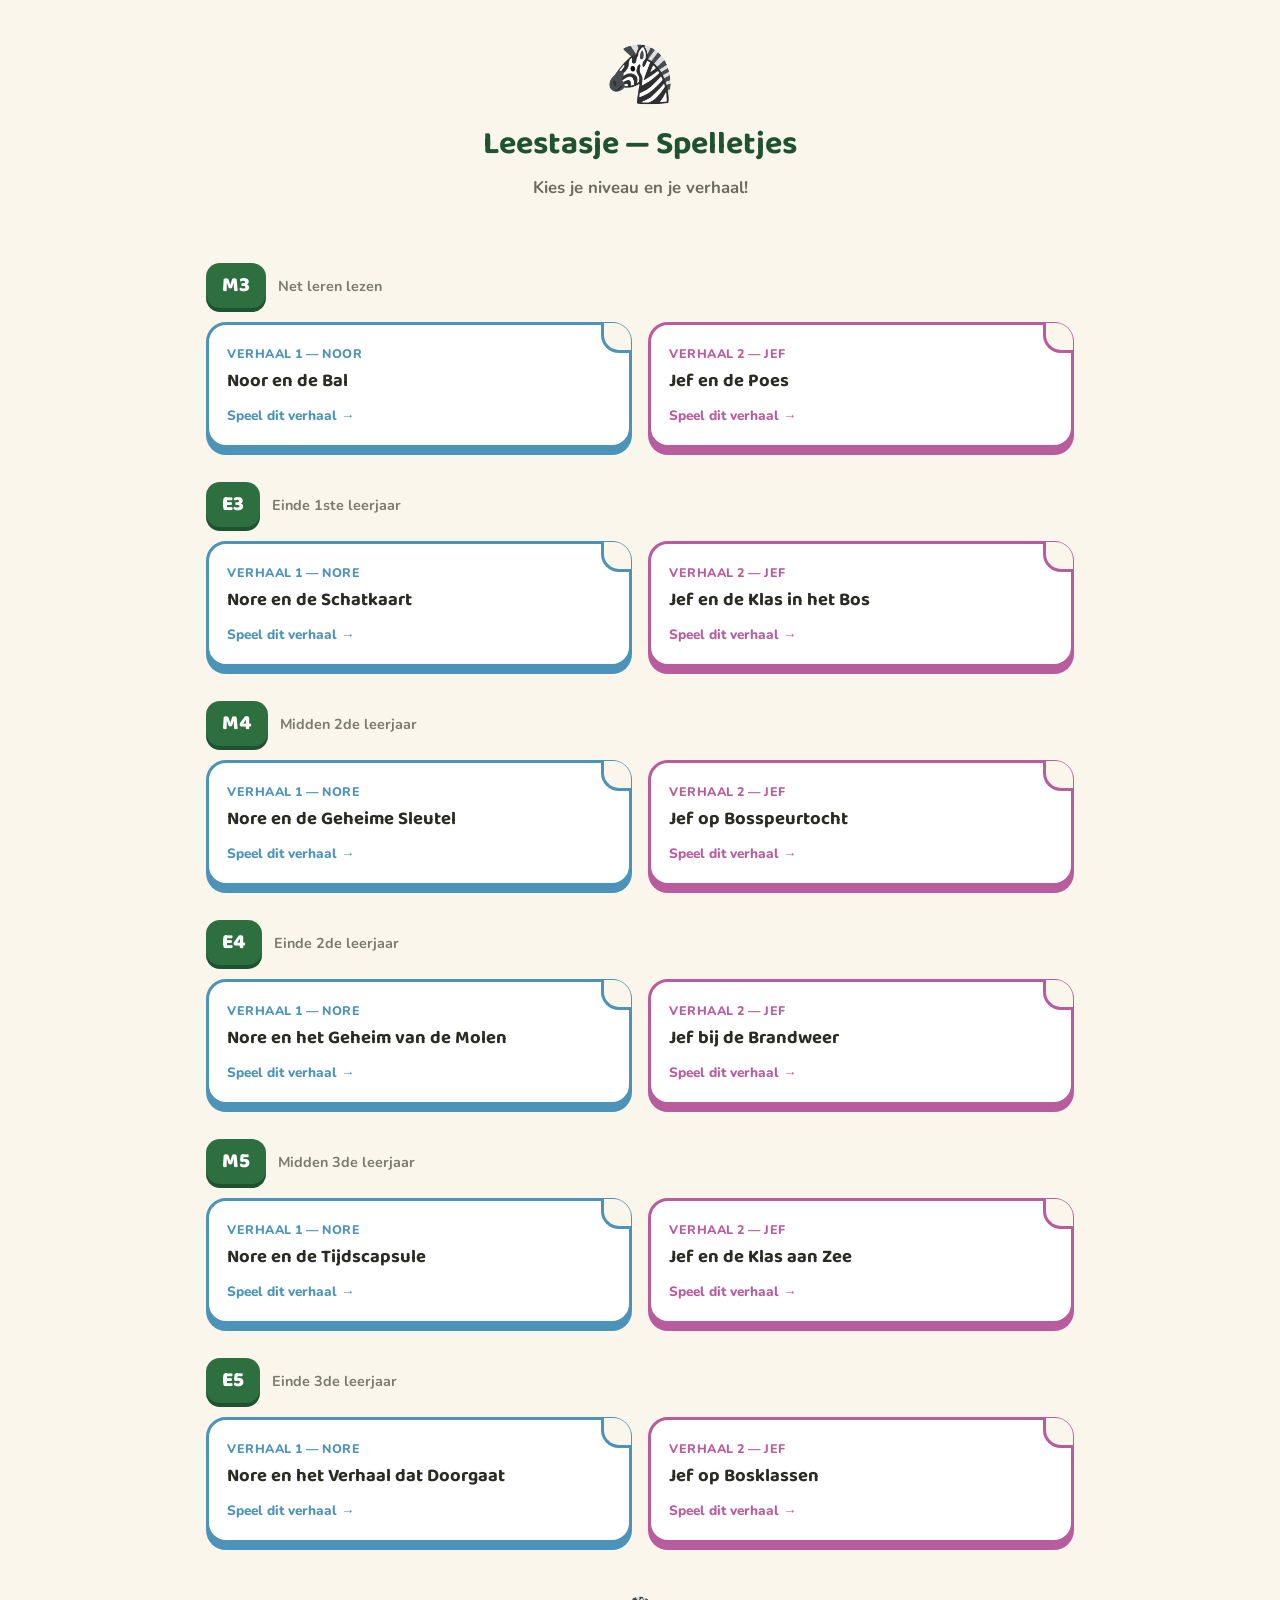
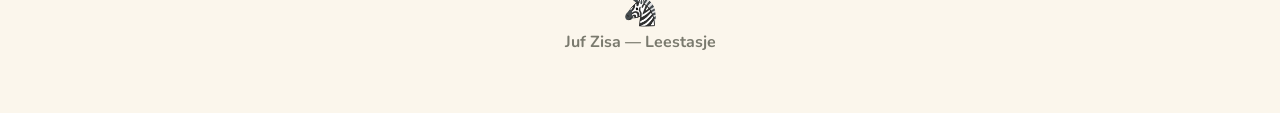
==== index.html @ f37a1c59 "Initial commit" ====
<!DOCTYPE html>
<html lang="nl">
<head>
<meta charset="UTF-8">
<meta name="viewport" content="width=device-width, initial-scale=1.0">
<title>Leestasje — Spelletjes</title>
<link rel="preconnect" href="https://fonts.googleapis.com">
<link href="https://fonts.googleapis.com/css2?family=Baloo+2:wght@500;700;800&family=Nunito:wght@500;700;800&display=swap" rel="stylesheet">
<style>
  :root{
    --cream:#FBF6EC;
    --cream-deep:#F3E9D4;
    --ink:#2B2B26;
    --green:#2E6F40;
    --green-deep:#1F5230;
    --gold-deep:#B36B00;
    --card-shadow: 0 6px 0 rgba(43,43,38,0.12);
  }
  *{box-sizing:border-box;}
  html,body{margin:0;padding:0;}
  body{
    background:var(--cream);
    font-family:'Nunito',sans-serif;
    color:var(--ink);
    min-height:100vh;
  }
  h1,h2,h3{font-family:'Baloo 2',sans-serif;}

  .hero{
    text-align:center;
    padding:36px 16px 20px;
  }
  .hero .mascot{font-size:56px; display:block; margin-bottom:6px;}
  .hero h1{font-size:2rem; color:var(--green-deep); margin:0 0 6px;}
  .hero p{margin:0; color:#6b6a5f; font-weight:700; font-size:1.05rem;}

  .wrap{max-width:900px; margin:0 auto; padding:10px 16px 60px;}

  .level-section{margin-top:34px;}
  .level-header{
    display:flex; align-items:center; gap:12px;
    margin-bottom:14px;
  }
  .level-badge{
    font-family:'Baloo 2',sans-serif; font-weight:800; font-size:1.3rem;
    background:var(--green); color:#fff;
    border-radius:14px; padding:6px 16px;
    box-shadow:0 4px 0 var(--green-deep);
  }
  .level-desc{color:#7a7a6e; font-weight:700; font-size:.9rem;}

  .story-grid{
    display:grid; grid-template-columns:1fr 1fr; gap:16px;
  }
  @media (max-width:560px){ .story-grid{grid-template-columns:1fr;} }

  .story-card{
    display:block;
    position:relative;
    background:#fff;
    border-radius:20px;
    padding:20px 18px;
    text-decoration:none;
    color:var(--ink);
    border:3px solid var(--accent);
    box-shadow:0 7px 0 var(--accent);
    transition:transform .12s ease;
  }
  .story-card:active{transform:translateY(6px); box-shadow:0 1px 0 var(--accent);}
  .story-card .peel{
    position:absolute; top:-2px; right:-2px;
    width:30px; height:30px;
    background:var(--cream);
    border-left:3px solid var(--accent);
    border-bottom:3px solid var(--accent);
    border-radius:0 18px 0 18px;
  }
  .story-card.nore{--accent:#4B93B8;}
  .story-card.jef{--accent:#B85C9E;}

  .story-card .who{
    font-weight:800; font-size:.78rem; letter-spacing:.5px;
    color:var(--accent); text-transform:uppercase; margin-bottom:4px;
  }
  .story-card h3{margin:0 0 6px; font-size:1.15rem;}
  .story-card .go{
    font-weight:800; font-size:.85rem; color:var(--accent);
    margin-top:10px;
  }

  .footer{
    text-align:center; margin-top:50px; color:#7a7a6e; font-weight:700;
  }
  .footer .mascot{font-size:28px;}
</style>
</head>
<body>

<div class="hero">
  <span class="mascot">🦓</span>
  <h1>Leestasje — Spelletjes</h1>
  <p>Kies je niveau en je verhaal!</p>
</div>

<div class="wrap">

  <div class="level-section">
    <div class="level-header">
      <span class="level-badge">M3</span>
      <span class="level-desc">Net leren lezen</span>
    </div>
    <div class="story-grid">
      <a class="story-card nore" href="spelletjes_noor_en_de_bal_M3.html">
        <div class="peel"></div>
        <div class="who">Verhaal 1 — Noor</div>
        <h3>Noor en de Bal</h3>
        <div class="go">Speel dit verhaal →</div>
      </a>
      <a class="story-card jef" href="spelletjes_jef_en_de_poes_M3.html">
        <div class="peel"></div>
        <div class="who">Verhaal 2 — Jef</div>
        <h3>Jef en de Poes</h3>
        <div class="go">Speel dit verhaal →</div>
      </a>
    </div>
  </div>

  <div class="level-section">
    <div class="level-header">
      <span class="level-badge">E3</span>
      <span class="level-desc">Einde 1ste leerjaar</span>
    </div>
    <div class="story-grid">
      <a class="story-card nore" href="spelletjes_nore_en_de_schatkaart_E3.html">
        <div class="peel"></div>
        <div class="who">Verhaal 1 — Nore</div>
        <h3>Nore en de Schatkaart</h3>
        <div class="go">Speel dit verhaal →</div>
      </a>
      <a class="story-card jef" href="spelletjes_jef_en_het_bos_E3.html">
        <div class="peel"></div>
        <div class="who">Verhaal 2 — Jef</div>
        <h3>Jef en de Klas in het Bos</h3>
        <div class="go">Speel dit verhaal →</div>
      </a>
    </div>
  </div>

  <div class="level-section">
    <div class="level-header">
      <span class="level-badge">M4</span>
      <span class="level-desc">Midden 2de leerjaar</span>
    </div>
    <div class="story-grid">
      <a class="story-card nore" href="spelletjes_nore_en_de_geheime_sleutel_M4.html">
        <div class="peel"></div>
        <div class="who">Verhaal 1 — Nore</div>
        <h3>Nore en de Geheime Sleutel</h3>
        <div class="go">Speel dit verhaal →</div>
      </a>
      <a class="story-card jef" href="spelletjes_jef_op_bosspeurtocht_M4.html">
        <div class="peel"></div>
        <div class="who">Verhaal 2 — Jef</div>
        <h3>Jef op Bosspeurtocht</h3>
        <div class="go">Speel dit verhaal →</div>
      </a>
    </div>
  </div>

  <div class="level-section">
    <div class="level-header">
      <span class="level-badge">E4</span>
      <span class="level-desc">Einde 2de leerjaar</span>
    </div>
    <div class="story-grid">
      <a class="story-card nore" href="spelletjes_nore_en_het_geheim_van_de_molen_E4.html">
        <div class="peel"></div>
        <div class="who">Verhaal 1 — Nore</div>
        <h3>Nore en het Geheim van de Molen</h3>
        <div class="go">Speel dit verhaal →</div>
      </a>
      <a class="story-card jef" href="spelletjes_jef_bij_de_brandweer_E4.html">
        <div class="peel"></div>
        <div class="who">Verhaal 2 — Jef</div>
        <h3>Jef bij de Brandweer</h3>
        <div class="go">Speel dit verhaal →</div>
      </a>
    </div>
  </div>

  <div class="level-section">
    <div class="level-header">
      <span class="level-badge">M5</span>
      <span class="level-desc">Midden 3de leerjaar</span>
    </div>
    <div class="story-grid">
      <a class="story-card nore" href="spelletjes_nore_en_de_tijdscapsule_M5.html">
        <div class="peel"></div>
        <div class="who">Verhaal 1 — Nore</div>
        <h3>Nore en de Tijdscapsule</h3>
        <div class="go">Speel dit verhaal →</div>
      </a>
      <a class="story-card jef" href="spelletjes_jef_en_de_klas_aan_zee_M5.html">
        <div class="peel"></div>
        <div class="who">Verhaal 2 — Jef</div>
        <h3>Jef en de Klas aan Zee</h3>
        <div class="go">Speel dit verhaal →</div>
      </a>
    </div>
  </div>

  <div class="level-section">
    <div class="level-header">
      <span class="level-badge">E5</span>
      <span class="level-desc">Einde 3de leerjaar</span>
    </div>
    <div class="story-grid">
      <a class="story-card nore" href="spelletjes_nore_het_verhaal_dat_doorgaat_E5.html">
        <div class="peel"></div>
        <div class="who">Verhaal 1 — Nore</div>
        <h3>Nore en het Verhaal dat Doorgaat</h3>
        <div class="go">Speel dit verhaal →</div>
      </a>
      <a class="story-card jef" href="spelletjes_jef_op_bosklassen_E5.html">
        <div class="peel"></div>
        <div class="who">Verhaal 2 — Jef</div>
        <h3>Jef op Bosklassen</h3>
        <div class="go">Speel dit verhaal →</div>
      </a>
    </div>
  </div>

  <div class="footer">
    <span class="mascot">🦓</span><br>
    Juf Zisa — Leestasje
  </div>

</div>
</body>
</html>
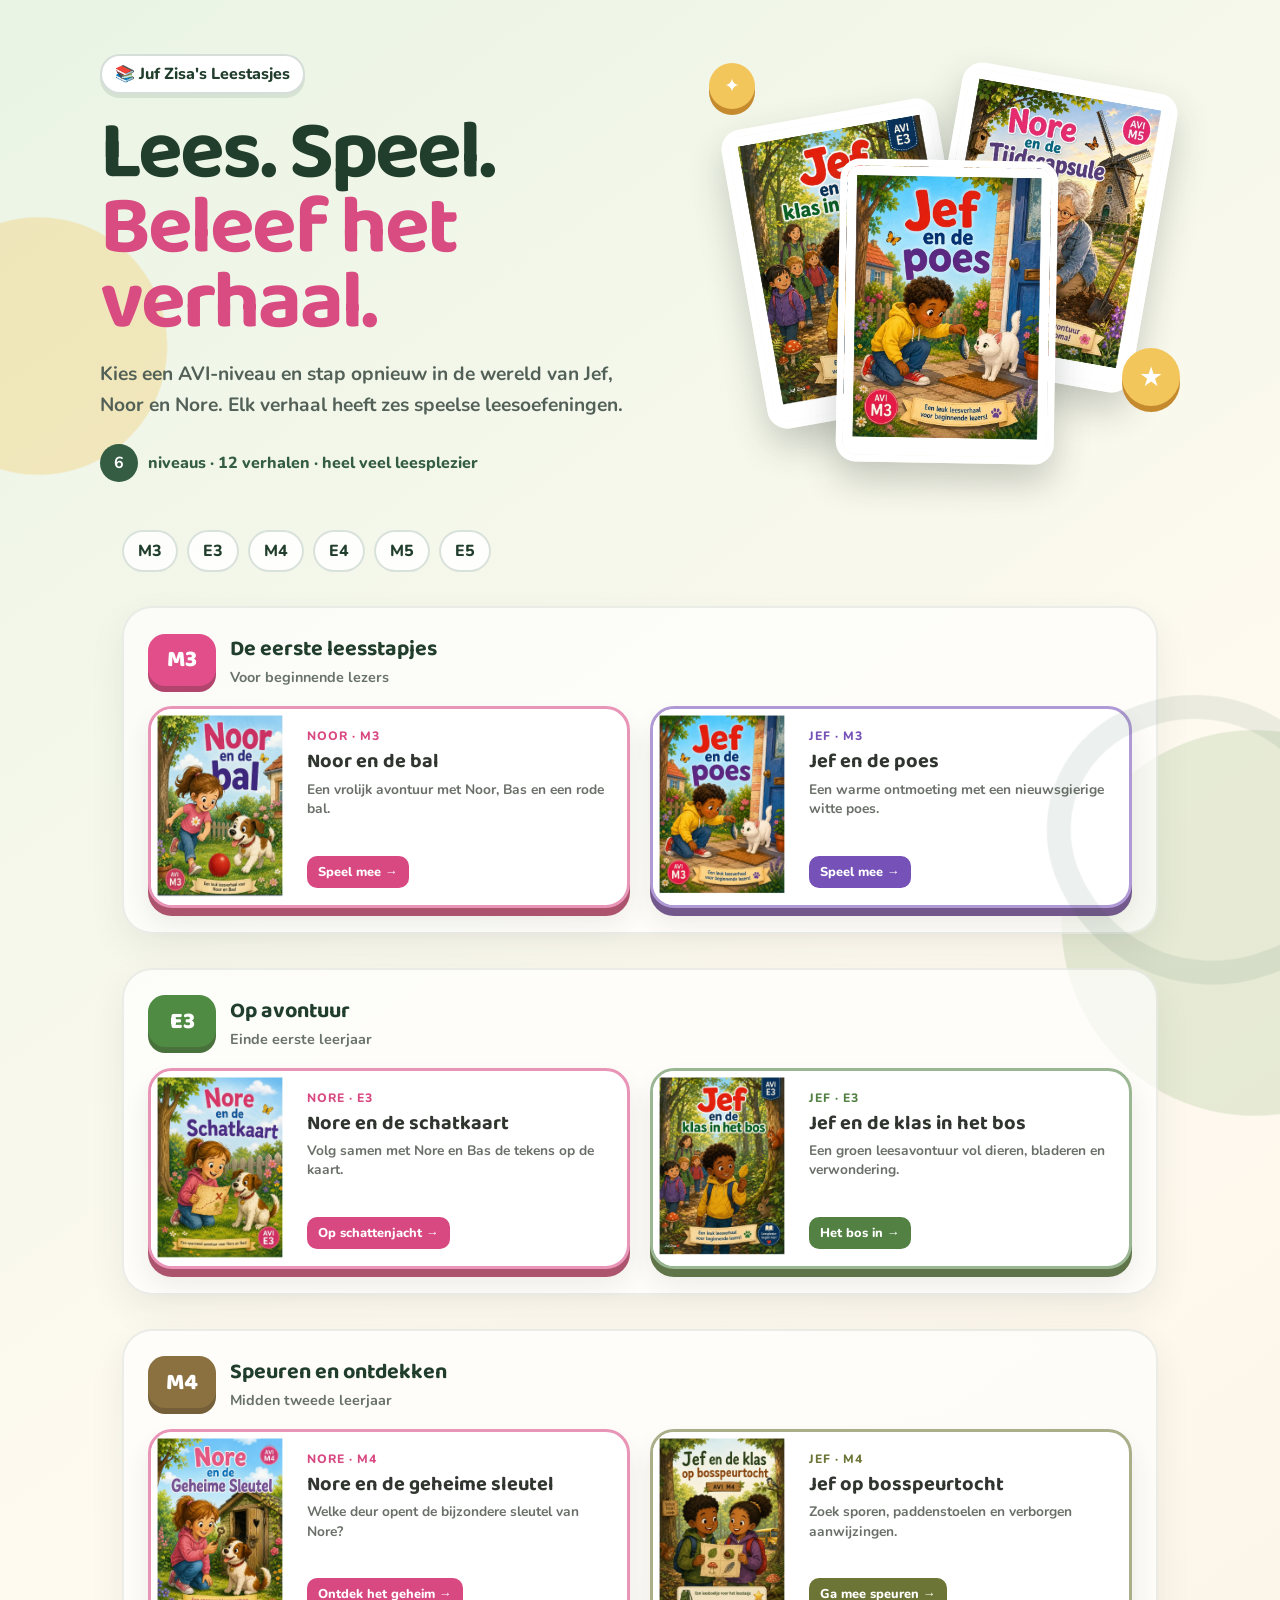
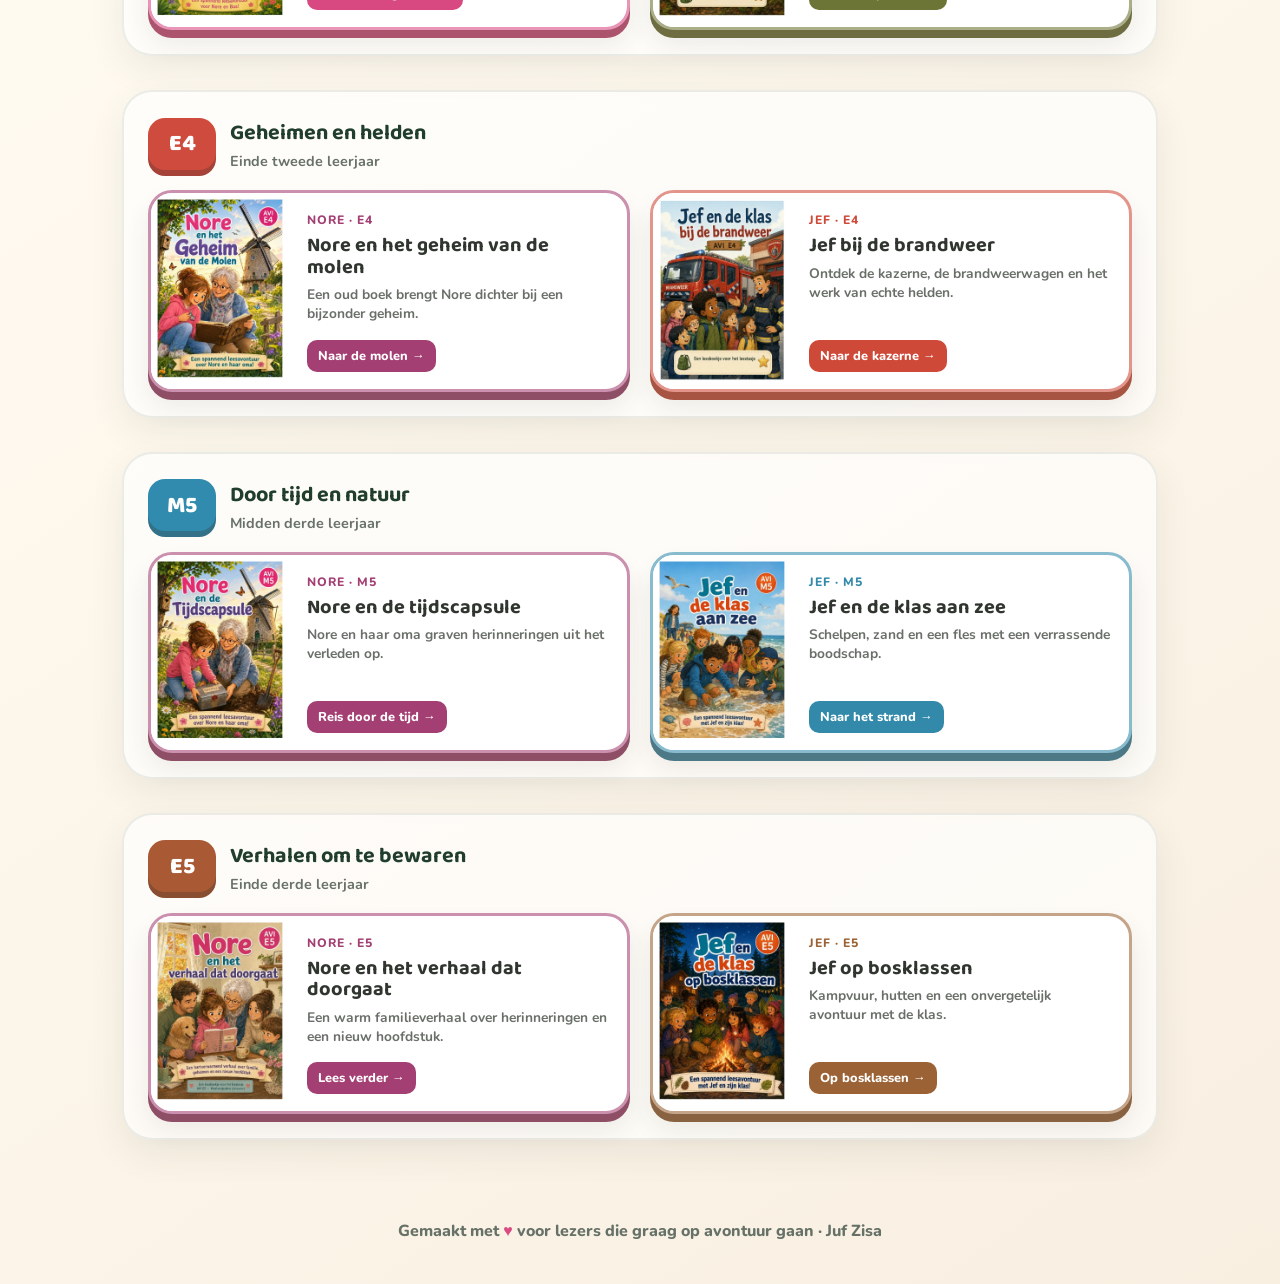
==== commit 1cf5650e: "Update index.html" ====
--- a/index.html
+++ b/index.html
@@ -3,238 +3,358 @@
 <head>
 <meta charset="UTF-8">
 <meta name="viewport" content="width=device-width, initial-scale=1.0">
-<title>Leestasje — Spelletjes</title>
+<meta name="theme-color" content="#345d43">
+<title>Leestasje - Spelletjes bij de verhalen</title>
 <link rel="preconnect" href="https://fonts.googleapis.com">
 <link href="https://fonts.googleapis.com/css2?family=Baloo+2:wght@500;700;800&family=Nunito:wght@500;700;800&display=swap" rel="stylesheet">
 <style>
   :root{
-    --cream:#FBF6EC;
-    --cream-deep:#F3E9D4;
-    --ink:#2B2B26;
-    --green:#2E6F40;
-    --green-deep:#1F5230;
-    --gold-deep:#B36B00;
-    --card-shadow: 0 6px 0 rgba(43,43,38,0.12);
+    --paper:#fffaf0;
+    --ink:#28332b;
+    --forest:#345d43;
+    --forest-dark:#213e2c;
+    --leaf:#79a85f;
+    --sun:#f3c65c;
+    --pink:#d94c82;
+    --blue:#4b98b9;
   }
   *{box-sizing:border-box;}
-  html,body{margin:0;padding:0;}
+  html{scroll-behavior:smooth;}
   body{
-    background:var(--cream);
+    margin:0;
+    min-height:100vh;
+    color:var(--ink);
     font-family:'Nunito',sans-serif;
-    color:var(--ink);
-    min-height:100vh;
+    background:
+      radial-gradient(circle at 3% 12%,rgba(243,198,92,.32) 0 8rem,transparent 8.1rem),
+      radial-gradient(circle at 98% 32%,rgba(121,168,95,.18) 0 12rem,transparent 12.1rem),
+      linear-gradient(145deg,#e9f4e5 0,#fffaf0 43%,#f8efe1 100%);
+  }
+  body::before{
+    content:"";
+    position:fixed;
+    inset:auto -70px -90px auto;
+    width:250px;
+    height:250px;
+    border:24px solid rgba(52,93,67,.09);
+    border-radius:45% 55% 42% 58%;
+    transform:rotate(-20deg);
+    pointer-events:none;
   }
   h1,h2,h3{font-family:'Baloo 2',sans-serif;}
-
   .hero{
-    text-align:center;
-    padding:36px 16px 20px;
-  }
-  .hero .mascot{font-size:56px; display:block; margin-bottom:6px;}
-  .hero h1{font-size:2rem; color:var(--green-deep); margin:0 0 6px;}
-  .hero p{margin:0; color:#6b6a5f; font-weight:700; font-size:1.05rem;}
-
-  .wrap{max-width:900px; margin:0 auto; padding:10px 16px 60px;}
-
-  .level-section{margin-top:34px;}
+    position:relative;
+    overflow:hidden;
+    padding:54px 22px 48px;
+  }
+  .hero-inner{
+    max-width:1080px;
+    margin:auto;
+    display:grid;
+    grid-template-columns:minmax(0,1.08fr) minmax(340px,.92fr);
+    align-items:center;
+    gap:48px;
+  }
+  .eyebrow{
+    display:inline-flex;
+    align-items:center;
+    gap:8px;
+    background:#fff;
+    color:var(--forest-dark);
+    border:2px solid rgba(52,93,67,.2);
+    border-radius:999px;
+    padding:7px 13px;
+    font-weight:800;
+    box-shadow:0 4px 0 rgba(52,93,67,.12);
+  }
+  h1{
+    font-size:clamp(2.65rem,7vw,5.15rem);
+    line-height:.91;
+    color:var(--forest-dark);
+    margin:22px 0 18px;
+    letter-spacing:-.035em;
+  }
+  h1 span{color:var(--pink);}
+  .intro{
+    max-width:610px;
+    margin:0;
+    color:#526057;
+    font-size:clamp(1rem,2.2vw,1.2rem);
+    font-weight:700;
+    line-height:1.6;
+  }
+  .hero-note{
+    display:flex;
+    gap:10px;
+    align-items:center;
+    margin-top:24px;
+    font-weight:800;
+    color:var(--forest);
+  }
+  .hero-note b{
+    display:grid;
+    place-items:center;
+    width:38px;
+    height:38px;
+    border-radius:50%;
+    color:#fff;
+    background:var(--forest);
+  }
+  .book-stack{
+    position:relative;
+    min-height:420px;
+  }
+  .book-stack img{
+    position:absolute;
+    width:218px;
+    aspect-ratio:.72;
+    object-fit:cover;
+    object-position:top;
+    border:7px solid #fff;
+    border-radius:20px;
+    box-shadow:0 18px 36px rgba(36,51,40,.24);
+  }
+  .book-stack img:nth-child(1){left:8%;top:54px;transform:rotate(-10deg);}
+  .book-stack img:nth-child(2){right:5%;top:18px;transform:rotate(10deg);}
+  .book-stack img:nth-child(3){left:28%;top:102px;transform:rotate(1deg);z-index:2;}
+  .spark{
+    position:absolute;
+    display:grid;
+    place-items:center;
+    border-radius:50%;
+    background:var(--sun);
+    color:#fff;
+    font-size:1.7rem;
+    box-shadow:0 6px 0 #c48a2d;
+    z-index:3;
+  }
+  .spark.one{width:58px;height:58px;right:0;bottom:72px;}
+  .spark.two{width:46px;height:46px;left:4px;top:5px;font-size:1.2rem;}
+  .level-nav{
+    max-width:1080px;
+    margin:0 auto 28px;
+    padding:0 22px;
+    display:flex;
+    flex-wrap:wrap;
+    gap:9px;
+  }
+  .level-nav a{
+    text-decoration:none;
+    color:var(--forest-dark);
+    background:rgba(255,255,255,.86);
+    border:2px solid rgba(52,93,67,.18);
+    padding:8px 14px;
+    border-radius:999px;
+    font-weight:800;
+  }
+  .level-nav a:hover,.level-nav a:focus-visible{background:var(--forest);color:#fff;}
+  main{max-width:1080px;margin:auto;padding:0 22px 70px;}
+  .level-section{
+    margin-top:34px;
+    padding:24px;
+    border-radius:30px;
+    background:rgba(255,255,255,.66);
+    border:2px solid rgba(72,89,68,.1);
+    box-shadow:0 14px 35px rgba(56,65,48,.08);
+  }
   .level-header{
-    display:flex; align-items:center; gap:12px;
-    margin-bottom:14px;
+    display:flex;
+    align-items:center;
+    gap:14px;
+    margin-bottom:19px;
   }
   .level-badge{
-    font-family:'Baloo 2',sans-serif; font-weight:800; font-size:1.3rem;
-    background:var(--green); color:#fff;
-    border-radius:14px; padding:6px 16px;
-    box-shadow:0 4px 0 var(--green-deep);
-  }
-  .level-desc{color:#7a7a6e; font-weight:700; font-size:.9rem;}
-
-  .story-grid{
-    display:grid; grid-template-columns:1fr 1fr; gap:16px;
-  }
-  @media (max-width:560px){ .story-grid{grid-template-columns:1fr;} }
-
+    display:grid;
+    place-items:center;
+    min-width:68px;
+    height:52px;
+    padding:0 16px;
+    border-radius:17px;
+    color:#fff;
+    background:var(--level);
+    box-shadow:0 6px 0 color-mix(in srgb,var(--level) 72%,#382f27);
+    font:800 1.45rem 'Baloo 2',sans-serif;
+  }
+  .level-header h2{margin:0;color:var(--forest-dark);font-size:1.35rem;}
+  .level-header p{margin:1px 0 0;color:#687268;font-weight:700;font-size:.9rem;}
+  .story-grid{display:grid;grid-template-columns:1fr 1fr;gap:20px;}
   .story-card{
-    display:block;
-    position:relative;
-    background:#fff;
-    border-radius:20px;
-    padding:20px 18px;
+    --accent:var(--forest);
+    display:grid;
+    grid-template-columns:138px 1fr;
+    min-height:190px;
+    overflow:hidden;
     text-decoration:none;
     color:var(--ink);
-    border:3px solid var(--accent);
-    box-shadow:0 7px 0 var(--accent);
-    transition:transform .12s ease;
-  }
-  .story-card:active{transform:translateY(6px); box-shadow:0 1px 0 var(--accent);}
-  .story-card .peel{
-    position:absolute; top:-2px; right:-2px;
-    width:30px; height:30px;
-    background:var(--cream);
-    border-left:3px solid var(--accent);
-    border-bottom:3px solid var(--accent);
-    border-radius:0 18px 0 18px;
-  }
-  .story-card.nore{--accent:#4B93B8;}
-  .story-card.jef{--accent:#B85C9E;}
-
-  .story-card .who{
-    font-weight:800; font-size:.78rem; letter-spacing:.5px;
-    color:var(--accent); text-transform:uppercase; margin-bottom:4px;
-  }
-  .story-card h3{margin:0 0 6px; font-size:1.15rem;}
-  .story-card .go{
-    font-weight:800; font-size:.85rem; color:var(--accent);
-    margin-top:10px;
-  }
-
-  .footer{
-    text-align:center; margin-top:50px; color:#7a7a6e; font-weight:700;
-  }
-  .footer .mascot{font-size:28px;}
+    border-radius:24px;
+    border:3px solid color-mix(in srgb,var(--accent) 58%,#fff);
+    background:#fff;
+    box-shadow:0 8px 0 color-mix(in srgb,var(--accent) 58%,#6f6251),0 15px 26px rgba(50,55,43,.09);
+    transition:transform .18s ease,box-shadow .18s ease;
+  }
+  .story-card:hover,.story-card:focus-visible{
+    transform:translateY(-5px) rotate(-.3deg);
+    box-shadow:0 13px 0 color-mix(in srgb,var(--accent) 58%,#6f6251),0 22px 34px rgba(50,55,43,.14);
+    outline:none;
+  }
+  .story-card img{
+    width:100%;
+    height:100%;
+    min-height:190px;
+    object-fit:cover;
+    object-position:top;
+  }
+  .story-info{padding:19px 18px 17px;display:flex;flex-direction:column;align-items:flex-start;}
+  .who{
+    color:var(--accent);
+    text-transform:uppercase;
+    letter-spacing:.08em;
+    font-size:.76rem;
+    font-weight:800;
+  }
+  .story-card h3{font-size:1.25rem;line-height:1.07;margin:7px 0;color:#30362f;}
+  .story-card p{font-size:.86rem;line-height:1.4;color:#6a7069;margin:0 0 12px;font-weight:700;}
+  .go{
+    margin-top:auto;
+    color:#fff;
+    background:var(--accent);
+    padding:7px 11px;
+    border-radius:10px;
+    font-size:.8rem;
+    font-weight:800;
+  }
+  .pink{--accent:#d84982}.purple{--accent:#7651b7}.green{--accent:#538144}
+  .olive{--accent:#6d7536}.red{--accent:#cf4939}.blue{--accent:#3289aa}
+  .brown{--accent:#9b6335}.plum{--accent:#a43f73}
+  footer{text-align:center;padding:10px 20px 42px;color:#667168;font-weight:800;}
+  footer span{color:var(--pink);}
+  @media(max-width:840px){
+    .hero-inner{grid-template-columns:1fr;}
+    .book-stack{min-height:350px;max-width:500px;width:100%;margin:auto;}
+    .book-stack img{width:185px;}
+    .story-card{grid-template-columns:115px 1fr;}
+  }
+  @media(max-width:620px){
+    .hero{padding-top:30px;}
+    .book-stack{min-height:290px;}
+    .book-stack img{width:145px;border-width:5px;border-radius:14px;}
+    .story-grid{grid-template-columns:1fr;}
+    .level-section{padding:17px;border-radius:23px;}
+    .story-card{grid-template-columns:112px 1fr;min-height:170px;}
+    .story-card img{min-height:170px;}
+    .story-info{padding:15px 14px;}
+  }
 </style>
 </head>
 <body>
-
-<div class="hero">
-  <span class="mascot">🦓</span>
-  <h1>Leestasje — Spelletjes</h1>
-  <p>Kies je niveau en je verhaal!</p>
-</div>
-
-<div class="wrap">
-
-  <div class="level-section">
-    <div class="level-header">
-      <span class="level-badge">M3</span>
-      <span class="level-desc">Net leren lezen</span>
-    </div>
-    <div class="story-grid">
-      <a class="story-card nore" href="spelletjes_noor_en_de_bal_M3.html">
-        <div class="peel"></div>
-        <div class="who">Verhaal 1 — Noor</div>
-        <h3>Noor en de Bal</h3>
-        <div class="go">Speel dit verhaal →</div>
-      </a>
-      <a class="story-card jef" href="spelletjes_jef_en_de_poes_M3.html">
-        <div class="peel"></div>
-        <div class="who">Verhaal 2 — Jef</div>
-        <h3>Jef en de Poes</h3>
-        <div class="go">Speel dit verhaal →</div>
-      </a>
+<header class="hero">
+  <div class="hero-inner">
+    <div>
+      <span class="eyebrow">📚 Juf Zisa's Leestasjes</span>
+      <h1>Lees. Speel.<br><span>Beleef het verhaal.</span></h1>
+      <p class="intro">Kies een AVI-niveau en stap opnieuw in de wereld van Jef, Noor en Nore. Elk verhaal heeft zes speelse leesoefeningen.</p>
+      <div class="hero-note"><b>6</b> niveaus · 12 verhalen · heel veel leesplezier</div>
+    </div>
+    <div class="book-stack" aria-label="Een greep uit de verhalen">
+      <img src="assets/covers/Jef_en_de_klas_in_het_bos.webp" alt="Omslag Jef en de klas in het bos">
+      <img src="assets/covers/Nore_en_de_tijdscapsule.webp" alt="Omslag Nore en de tijdscapsule">
+      <img src="assets/covers/Jef_en_de_poes.webp" alt="Omslag Jef en de poes">
+      <span class="spark one">★</span><span class="spark two">✦</span>
     </div>
   </div>
-
-  <div class="level-section">
-    <div class="level-header">
-      <span class="level-badge">E3</span>
-      <span class="level-desc">Einde 1ste leerjaar</span>
-    </div>
-    <div class="story-grid">
-      <a class="story-card nore" href="spelletjes_nore_en_de_schatkaart_E3.html">
-        <div class="peel"></div>
-        <div class="who">Verhaal 1 — Nore</div>
-        <h3>Nore en de Schatkaart</h3>
-        <div class="go">Speel dit verhaal →</div>
-      </a>
-      <a class="story-card jef" href="spelletjes_jef_en_het_bos_E3.html">
-        <div class="peel"></div>
-        <div class="who">Verhaal 2 — Jef</div>
-        <h3>Jef en de Klas in het Bos</h3>
-        <div class="go">Speel dit verhaal →</div>
-      </a>
-    </div>
-  </div>
-
-  <div class="level-section">
-    <div class="level-header">
-      <span class="level-badge">M4</span>
-      <span class="level-desc">Midden 2de leerjaar</span>
-    </div>
-    <div class="story-grid">
-      <a class="story-card nore" href="spelletjes_nore_en_de_geheime_sleutel_M4.html">
-        <div class="peel"></div>
-        <div class="who">Verhaal 1 — Nore</div>
-        <h3>Nore en de Geheime Sleutel</h3>
-        <div class="go">Speel dit verhaal →</div>
-      </a>
-      <a class="story-card jef" href="spelletjes_jef_op_bosspeurtocht_M4.html">
-        <div class="peel"></div>
-        <div class="who">Verhaal 2 — Jef</div>
-        <h3>Jef op Bosspeurtocht</h3>
-        <div class="go">Speel dit verhaal →</div>
-      </a>
-    </div>
-  </div>
-
-  <div class="level-section">
-    <div class="level-header">
-      <span class="level-badge">E4</span>
-      <span class="level-desc">Einde 2de leerjaar</span>
-    </div>
-    <div class="story-grid">
-      <a class="story-card nore" href="spelletjes_nore_en_het_geheim_van_de_molen_E4.html">
-        <div class="peel"></div>
-        <div class="who">Verhaal 1 — Nore</div>
-        <h3>Nore en het Geheim van de Molen</h3>
-        <div class="go">Speel dit verhaal →</div>
-      </a>
-      <a class="story-card jef" href="spelletjes_jef_bij_de_brandweer_E4.html">
-        <div class="peel"></div>
-        <div class="who">Verhaal 2 — Jef</div>
-        <h3>Jef bij de Brandweer</h3>
-        <div class="go">Speel dit verhaal →</div>
-      </a>
-    </div>
-  </div>
-
-  <div class="level-section">
-    <div class="level-header">
-      <span class="level-badge">M5</span>
-      <span class="level-desc">Midden 3de leerjaar</span>
-    </div>
-    <div class="story-grid">
-      <a class="story-card nore" href="spelletjes_nore_en_de_tijdscapsule_M5.html">
-        <div class="peel"></div>
-        <div class="who">Verhaal 1 — Nore</div>
-        <h3>Nore en de Tijdscapsule</h3>
-        <div class="go">Speel dit verhaal →</div>
-      </a>
-      <a class="story-card jef" href="spelletjes_jef_en_de_klas_aan_zee_M5.html">
-        <div class="peel"></div>
-        <div class="who">Verhaal 2 — Jef</div>
-        <h3>Jef en de Klas aan Zee</h3>
-        <div class="go">Speel dit verhaal →</div>
-      </a>
-    </div>
-  </div>
-
-  <div class="level-section">
-    <div class="level-header">
-      <span class="level-badge">E5</span>
-      <span class="level-desc">Einde 3de leerjaar</span>
-    </div>
-    <div class="story-grid">
-      <a class="story-card nore" href="spelletjes_nore_het_verhaal_dat_doorgaat_E5.html">
-        <div class="peel"></div>
-        <div class="who">Verhaal 1 — Nore</div>
-        <h3>Nore en het Verhaal dat Doorgaat</h3>
-        <div class="go">Speel dit verhaal →</div>
-      </a>
-      <a class="story-card jef" href="spelletjes_jef_op_bosklassen_E5.html">
-        <div class="peel"></div>
-        <div class="who">Verhaal 2 — Jef</div>
-        <h3>Jef op Bosklassen</h3>
-        <div class="go">Speel dit verhaal →</div>
-      </a>
-    </div>
-  </div>
-
-  <div class="footer">
-    <span class="mascot">🦓</span><br>
-    Juf Zisa — Leestasje
-  </div>
-
-</div>
+</header>
+
+<nav class="level-nav" aria-label="Kies snel een AVI-niveau">
+  <a href="#m3">M3</a><a href="#e3">E3</a><a href="#m4">M4</a>
+  <a href="#e4">E4</a><a href="#m5">M5</a><a href="#e5">E5</a>
+</nav>
+
+<main>
+  <section class="level-section" id="m3" style="--level:#e14e89">
+    <div class="level-header"><span class="level-badge">M3</span><div><h2>De eerste leesstapjes</h2><p>Voor beginnende lezers</p></div></div>
+    <div class="story-grid">
+      <a class="story-card pink" href="spelletjes_noor_en_de_bal_M3.html">
+        <img src="assets/covers/Noor_en_de_bal.webp" alt="">
+        <div class="story-info"><span class="who">Noor · M3</span><h3>Noor en de bal</h3><p>Een vrolijk avontuur met Noor, Bas en een rode bal.</p><span class="go">Speel mee →</span></div>
+      </a>
+      <a class="story-card purple" href="spelletjes_jef_en_de_poes_M3.html">
+        <img src="assets/covers/Jef_en_de_poes.webp" alt="">
+        <div class="story-info"><span class="who">Jef · M3</span><h3>Jef en de poes</h3><p>Een warme ontmoeting met een nieuwsgierige witte poes.</p><span class="go">Speel mee →</span></div>
+      </a>
+    </div>
+  </section>
+
+  <section class="level-section" id="e3" style="--level:#4f8b43">
+    <div class="level-header"><span class="level-badge">E3</span><div><h2>Op avontuur</h2><p>Einde eerste leerjaar</p></div></div>
+    <div class="story-grid">
+      <a class="story-card pink" href="spelletjes_nore_en_de_schatkaart_E3.html">
+        <img src="assets/covers/Nore_en__de_schatkaart.webp" alt="">
+        <div class="story-info"><span class="who">Nore · E3</span><h3>Nore en de schatkaart</h3><p>Volg samen met Nore en Bas de tekens op de kaart.</p><span class="go">Op schattenjacht →</span></div>
+      </a>
+      <a class="story-card green" href="spelletjes_jef_en_het_bos_E3.html">
+        <img src="assets/covers/Jef_en_de_klas_in_het_bos.webp" alt="">
+        <div class="story-info"><span class="who">Jef · E3</span><h3>Jef en de klas in het bos</h3><p>Een groen leesavontuur vol dieren, bladeren en verwondering.</p><span class="go">Het bos in →</span></div>
+      </a>
+    </div>
+  </section>
+
+  <section class="level-section" id="m4" style="--level:#8b7140">
+    <div class="level-header"><span class="level-badge">M4</span><div><h2>Speuren en ontdekken</h2><p>Midden tweede leerjaar</p></div></div>
+    <div class="story-grid">
+      <a class="story-card pink" href="spelletjes_nore_en_de_geheime_sleutel_M4.html">
+        <img src="assets/covers/Nore_en_de_geheime_sleutel.webp" alt="">
+        <div class="story-info"><span class="who">Nore · M4</span><h3>Nore en de geheime sleutel</h3><p>Welke deur opent de bijzondere sleutel van Nore?</p><span class="go">Ontdek het geheim →</span></div>
+      </a>
+      <a class="story-card olive" href="spelletjes_jef_op_bosspeurtocht_M4.html">
+        <img src="assets/covers/Jef_en_de_klas_op_bosspeurtocht.webp" alt="">
+        <div class="story-info"><span class="who">Jef · M4</span><h3>Jef op bosspeurtocht</h3><p>Zoek sporen, paddenstoelen en verborgen aanwijzingen.</p><span class="go">Ga mee speuren →</span></div>
+      </a>
+    </div>
+  </section>
+
+  <section class="level-section" id="e4" style="--level:#cf4b3e">
+    <div class="level-header"><span class="level-badge">E4</span><div><h2>Geheimen en helden</h2><p>Einde tweede leerjaar</p></div></div>
+    <div class="story-grid">
+      <a class="story-card plum" href="spelletjes_nore_en_het_geheim_van_de_molen_E4.html">
+        <img src="assets/covers/Nore_en_het_geheim_van_de_molen.webp" alt="">
+        <div class="story-info"><span class="who">Nore · E4</span><h3>Nore en het geheim van de molen</h3><p>Een oud boek brengt Nore dichter bij een bijzonder geheim.</p><span class="go">Naar de molen →</span></div>
+      </a>
+      <a class="story-card red" href="spelletjes_jef_bij_de_brandweer_E4.html">
+        <img src="assets/covers/Jef_en_de_klas_bij_de_brandweer.webp" alt="">
+        <div class="story-info"><span class="who">Jef · E4</span><h3>Jef bij de brandweer</h3><p>Ontdek de kazerne, de brandweerwagen en het werk van echte helden.</p><span class="go">Naar de kazerne →</span></div>
+      </a>
+    </div>
+  </section>
+
+  <section class="level-section" id="m5" style="--level:#318bae">
+    <div class="level-header"><span class="level-badge">M5</span><div><h2>Door tijd en natuur</h2><p>Midden derde leerjaar</p></div></div>
+    <div class="story-grid">
+      <a class="story-card plum" href="spelletjes_nore_en_de_tijdscapsule_M5.html">
+        <img src="assets/covers/Nore_en_de_tijdscapsule.webp" alt="">
+        <div class="story-info"><span class="who">Nore · M5</span><h3>Nore en de tijdscapsule</h3><p>Nore en haar oma graven herinneringen uit het verleden op.</p><span class="go">Reis door de tijd →</span></div>
+      </a>
+      <a class="story-card blue" href="spelletjes_jef_en_de_klas_aan_zee_M5.html">
+        <img src="assets/covers/Jef_en_de_klas_aan_zee.webp" alt="">
+        <div class="story-info"><span class="who">Jef · M5</span><h3>Jef en de klas aan zee</h3><p>Schelpen, zand en een fles met een verrassende boodschap.</p><span class="go">Naar het strand →</span></div>
+      </a>
+    </div>
+  </section>
+
+  <section class="level-section" id="e5" style="--level:#a95a35">
+    <div class="level-header"><span class="level-badge">E5</span><div><h2>Verhalen om te bewaren</h2><p>Einde derde leerjaar</p></div></div>
+    <div class="story-grid">
+      <a class="story-card plum" href="spelletjes_nore_het_verhaal_dat_doorgaat_E5.html">
+        <img src="assets/covers/Nore_en_het_verhaal_dat_doorgaat.webp" alt="">
+        <div class="story-info"><span class="who">Nore · E5</span><h3>Nore en het verhaal dat doorgaat</h3><p>Een warm familieverhaal over herinneringen en een nieuw hoofdstuk.</p><span class="go">Lees verder →</span></div>
+      </a>
+      <a class="story-card brown" href="spelletjes_jef_op_bosklassen_E5.html">
+        <img src="assets/covers/Jef_en_de_klas_op_bosklassen.webp" alt="">
+        <div class="story-info"><span class="who">Jef · E5</span><h3>Jef op bosklassen</h3><p>Kampvuur, hutten en een onvergetelijk avontuur met de klas.</p><span class="go">Op bosklassen →</span></div>
+      </a>
+    </div>
+  </section>
+</main>
+
+<footer>Gemaakt met <span>♥</span> voor lezers die graag op avontuur gaan · Juf Zisa</footer>
 </body>
 </html>
